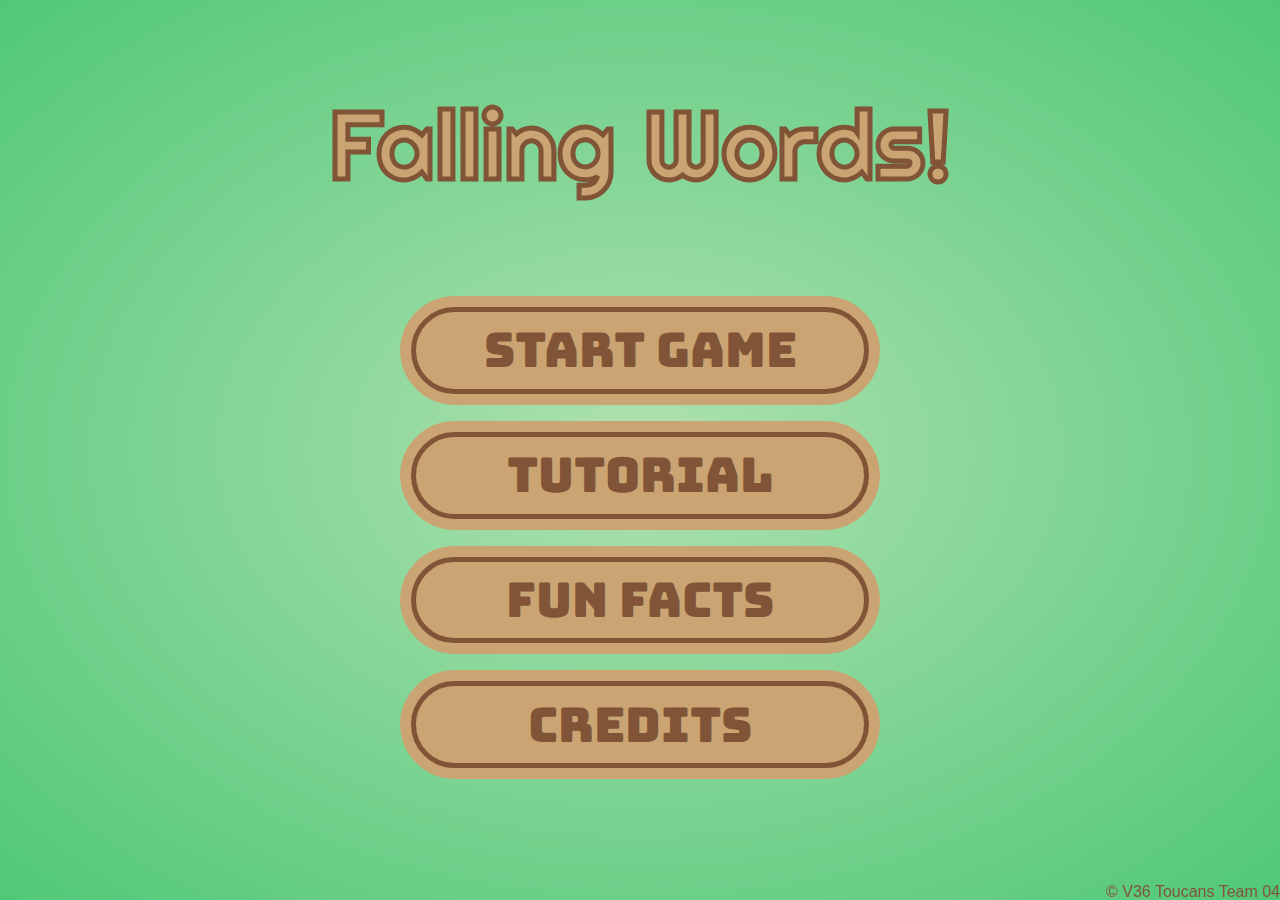
==== index.html @ 26a5d6e3 "Removed unused CSS file from index.html" ====
<!DOCTYPE html>
<html lang="en">
<head>
	<meta charset="UTF-8">
	<meta name="viewport" content="width=device-width, initial-scale=1.0">
	<meta http-equiv="X-UA-Compatible" content="ie=edge">

	<title>Falling Words!</title>

	<link rel="stylesheet" href="assets/common/css/reset.css">
	<link rel="stylesheet" href="assets/common/css/index.css">
</head>
<body id="ambient">
	<header>Falling Words!</header>
	<main>
		<ul>
			<li><div class="menu-item" data-href="game.html">Start Game</div></li>
			<li><div class="menu-item" data-href="tutorial.html">Tutorial</div></li>
			<li><div class="menu-item" data-href="trivia.html">Fun Facts</div></li>
			<li><div class="menu-item" data-href="credits.html">Credits</div></li>
		</ul>
	</main>
	<footer>
		<span>&copy; V36 Toucans Team 04</span>
	</footer>

	<script src="assets/lib/howler.js-2.2.3/js/howler.min.js"></script>
	<script src="assets/lib/jquery-3.6.0/js/jquery-3.6.0.min.js"></script>
	<script src="assets/common/js/index.js"></script>
</body>
</html>
---- assets/common/css/index.css ----
@import url('https://fonts.googleapis.com/css2?family=Bungee&family=Righteous&display=swap');

body {
    background: radial-gradient(#afe1af, #50c878);
    display: flex;
    flex-direction: column;
    align-items: center;
    height: 100vh;
}

header {
    font-size: 6em;
    font-family: 'Righteous', cursive;
    -webkit-text-fill-color: #caa472;
    -webkit-text-stroke: 5px #815438;
    -webkit-background-clip: text;
    background-clip: text;
    margin: 1em;
}

main ul {
    display: flex;
    flex-direction: column;
    align-items: center;
}

main ul li {
    margin: 0.5em;
    border: 1px solid #caa472;
    background-color: #caa472;
    border-radius: 100px;
}

.menu-item {
    font-family: 'Bungee', cursive;
    font-size: 3em;
    color: #815438;
    width: 400px;
    text-align: center;
    border: 5px #815438 solid;
    border-radius: 100px;
    padding: 0.3em 0.5em;
    margin: 10px;
}

.menu-item:hover {
    border: 5px white solid;
    color: white;
}

footer {
    font-family: Arial;
    bottom: 0;
    position: fixed;
    color: #815438;
    align-self: flex-end;
}

.animate-slidein-right {
    animation-duration: 1s;
    animation-name: slidein-right;
}

@keyframes slidein-right {
    from {
        position: relative;
        left: -1600px;
    }

    to {
        position: relative;
        left: 0px;
    }
}

.animate-slidein-left {
    animation-duration: 1s;
    animation-name: slidein-left;
}

@keyframes slidein-left {
    from {
        position: relative;
        right: -1600px;
    }

    to {
        position: relative;
        right: 0px;
    }
}

.animate-slideout-left {
    animation-duration: 1s;
    animation-name: slideout-left;
}

@keyframes slideout-left {
    from {
        position: relative;
        left: 0px;
    }

    to {
        position: relative;
        left: -1600px;
    }
}

.animate-slideout-right {
    animation-duration: 1s;
    animation-name: slideout-right;
}

@keyframes slideout-right {
    from {
        position: relative;
        right: 0px;
    }

    to {
        position: relative;
        right: -1600px;
    }
}
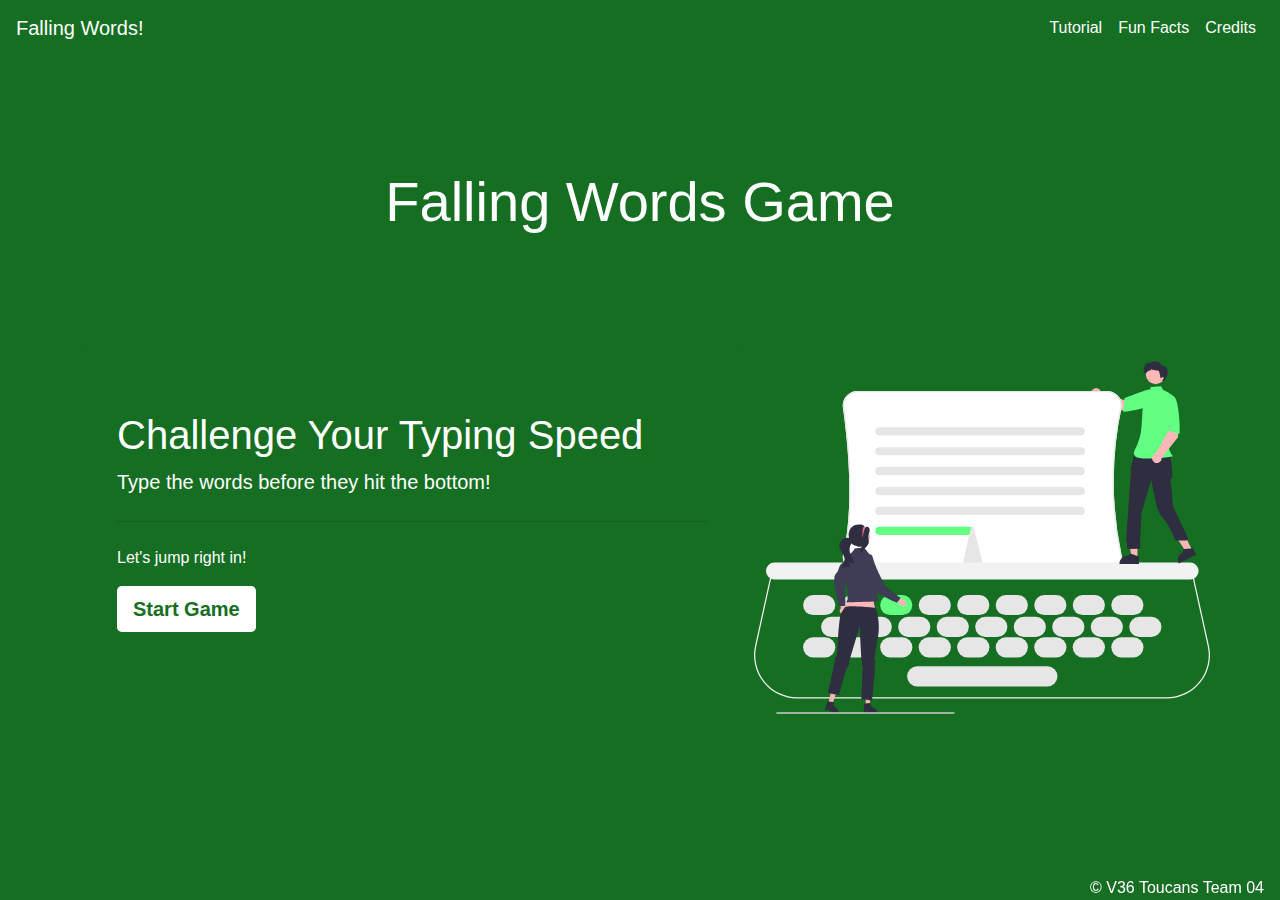
==== commit fabed7dd: "Redesign the landing page and add missing files for Bootstrap" ====
--- a/index.html
+++ b/index.html
@@ -5,27 +5,53 @@
 	<meta name="viewport" content="width=device-width, initial-scale=1.0">
 	<meta http-equiv="X-UA-Compatible" content="ie=edge">
 
-	<title>Falling Words!</title>
+	<title>Falling Words Game</title>
 
 	<link rel="stylesheet" href="assets/common/css/reset.css">
+	<link rel="stylesheet" href="assets/lib/animate.css-4.1.1/css/animate.min.css">
+	<link rel="stylesheet" href="assets/lib/bootstrap-4.6.1/css/bootstrap.min.css">
 	<link rel="stylesheet" href="assets/common/css/index.css">
 </head>
-<body id="ambient">
-	<header>Falling Words!</header>
-	<main>
-		<ul>
-			<li><div class="menu-item" data-href="game.html">Start Game</div></li>
-			<li><div class="menu-item" data-href="tutorial.html">Tutorial</div></li>
-			<li><div class="menu-item" data-href="trivia.html">Fun Facts</div></li>
-			<li><div class="menu-item" data-href="credits.html">Credits</div></li>
-		</ul>
+<body>
+	<nav class="navbar navbar-expand-lg navbar-dark">
+		<a class="navbar-brand" href="https://github.com/chingu-voyages/v36-toucans-team-04">Falling Words!</a>
+		<button class="navbar-toggler" type="button" data-toggle="collapse" data-target="#navbarNav"
+			aria-controls="navbarNav" aria-expanded="false" aria-label="Toggle navigation">
+			<span class="navbar-toggler-icon"></span>
+		</button>
+		<div class="collapse navbar-collapse justify-content-end" id="navbarNav">
+			<ul class="navbar-nav">
+				<li class="nav-item">
+					<a class="nav-link" href="tutorial.html">Tutorial</a>
+				</li>
+				<li class="nav-item">
+					<a class="nav-link" href="trivia.html">Fun Facts</a>
+				</li>
+				<li class="nav-item">
+					<a class="nav-link" href="credits.html">Credits</a>
+				</li>
+			</ul>
+		</div>
+	</nav>
+	<main class="container">
+		<h1 id="header" class="display-4">Falling Words Game</h1>
+		<div class="row">
+			<div class="col">
+				<div class="jumbotron">
+					<h1>Challenge Your Typing Speed</h1>
+					<p class="lead">Type the words before they hit the bottom!</p>
+					<hr class="my-4">
+					<p>Let's jump right in!</p>
+					<a class="btn btn-primary btn-lg" href="game.html" role="button">Start Game</a>
+				</div>
+			</div>
+			<img src="assets/images/undraw_typewriter.svg" class="img-fluid" alt="Typewriter Image">
+		</div>
 	</main>
-	<footer>
-		<span>&copy; V36 Toucans Team 04</span>
-	</footer>
+	<footer>&copy; V36 Toucans Team 04</footer>
 
-	<script src="assets/lib/howler.js-2.2.3/js/howler.min.js"></script>
 	<script src="assets/lib/jquery-3.6.0/js/jquery-3.6.0.min.js"></script>
+	<script src="assets/lib/bootstrap-4.6.1/js/bootstrap.bundle.min.js"></script>
 	<script src="assets/common/js/index.js"></script>
 </body>
 </html>--- a/assets/common/css/index.css
+++ b/assets/common/css/index.css
@@ -1,125 +1,63 @@
-@import url('https://fonts.googleapis.com/css2?family=Bungee&family=Righteous&display=swap');
+:root {
+	--main-backgroundColor: rgb(21, 110, 34);
+	--main-textColor: white;
+}
 
 body {
-    background: radial-gradient(#afe1af, #50c878);
-    display: flex;
-    flex-direction: column;
-    align-items: center;
-    height: 100vh;
+	background-color: var(--main-backgroundColor);
+	color: var(--main-textColor);
 }
 
-header {
-    font-size: 6em;
-    font-family: 'Righteous', cursive;
-    -webkit-text-fill-color: #caa472;
-    -webkit-text-stroke: 5px #815438;
-    -webkit-background-clip: text;
-    background-clip: text;
-    margin: 1em;
+nav {
+	background-color: var(--main-backgroundColor);
 }
 
-main ul {
-    display: flex;
-    flex-direction: column;
-    align-items: center;
+.navbar-brand, .nav-link {
+	color: var(--main-textColor) !important;
 }
 
-main ul li {
-    margin: 0.5em;
-    border: 1px solid #caa472;
-    background-color: #caa472;
-    border-radius: 100px;
+.nav-link:hover {
+	font-weight: bold;
 }
 
-.menu-item {
-    font-family: 'Bungee', cursive;
-    font-size: 3em;
-    color: #815438;
-    width: 400px;
-    text-align: center;
-    border: 5px #815438 solid;
-    border-radius: 100px;
-    padding: 0.3em 0.5em;
-    margin: 10px;
+#header {
+	text-align: center;
+	margin: 2em 0;
 }
 
-.menu-item:hover {
-    border: 5px white solid;
-    color: white;
+.jumbotron {
+	background: var(--main-backgroundColor);
+}
+
+.jumbotron .btn {
+	background: white;
+	color: var(--main-backgroundColor);
+	border: none;
+	font-weight: bold;
+}
+
+.jumbotron .btn:hover {
+	background: rgb(52, 101, 235);
+	color: white;
+}
+
+img {
+	width: 40%;
+	height: 40%;
 }
 
 footer {
-    font-family: Arial;
-    bottom: 0;
-    position: fixed;
-    color: #815438;
-    align-self: flex-end;
+	position: fixed;
+	bottom: 0;
+	right: 1em;
 }
 
-.animate-slidein-right {
-    animation-duration: 1s;
-    animation-name: slidein-right;
-}
+@media screen and (max-width: 900px) {
+	img {
+		display: none;
+	}
 
-@keyframes slidein-right {
-    from {
-        position: relative;
-        left: -1600px;
-    }
-
-    to {
-        position: relative;
-        left: 0px;
-    }
-}
-
-.animate-slidein-left {
-    animation-duration: 1s;
-    animation-name: slidein-left;
-}
-
-@keyframes slidein-left {
-    from {
-        position: relative;
-        right: -1600px;
-    }
-
-    to {
-        position: relative;
-        right: 0px;
-    }
-}
-
-.animate-slideout-left {
-    animation-duration: 1s;
-    animation-name: slideout-left;
-}
-
-@keyframes slideout-left {
-    from {
-        position: relative;
-        left: 0px;
-    }
-
-    to {
-        position: relative;
-        left: -1600px;
-    }
-}
-
-.animate-slideout-right {
-    animation-duration: 1s;
-    animation-name: slideout-right;
-}
-
-@keyframes slideout-right {
-    from {
-        position: relative;
-        right: 0px;
-    }
-
-    to {
-        position: relative;
-        right: -1600px;
-    }
+	#header {
+		margin: 1em 0;
+	}
 }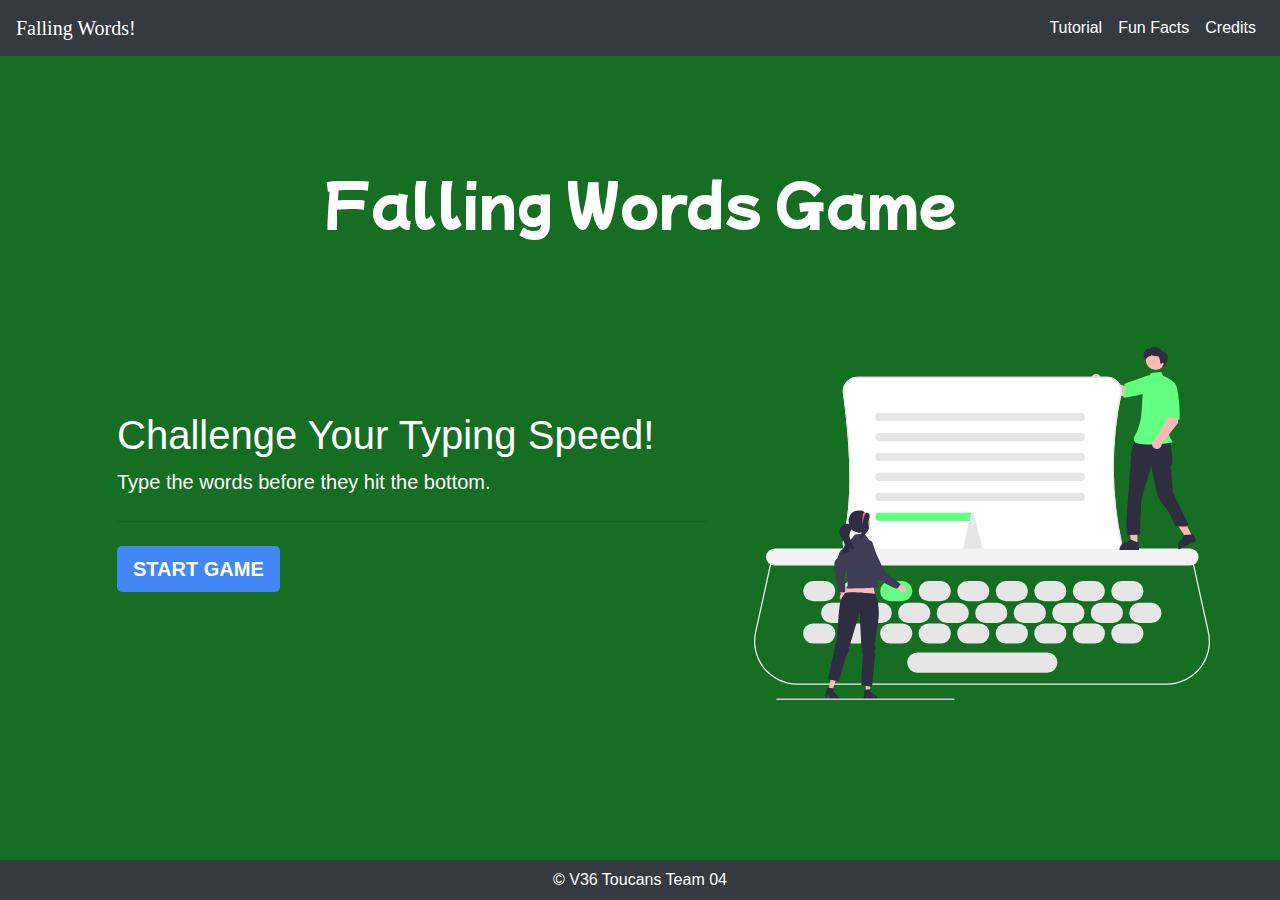
==== commit 9bd0f169: "Work on fonts, add some animation, and remove unneeded elements" ====
--- a/index.html
+++ b/index.html
@@ -13,7 +13,7 @@
 	<link rel="stylesheet" href="assets/common/css/index.css">
 </head>
 <body>
-	<nav class="navbar navbar-expand-lg navbar-dark">
+	<nav class="navbar navbar-expand-lg navbar-dark bg-dark">
 		<a class="navbar-brand" href="https://github.com/chingu-voyages/v36-toucans-team-04">Falling Words!</a>
 		<button class="navbar-toggler" type="button" data-toggle="collapse" data-target="#navbarNav"
 			aria-controls="navbarNav" aria-expanded="false" aria-label="Toggle navigation">
@@ -38,17 +38,16 @@
 		<div class="row">
 			<div class="col">
 				<div class="jumbotron">
-					<h1>Challenge Your Typing Speed</h1>
-					<p class="lead">Type the words before they hit the bottom!</p>
+					<h1>Challenge Your Typing Speed!</h1>
+					<p class="lead">Type the words before they hit the bottom.</p>
 					<hr class="my-4">
-					<p>Let's jump right in!</p>
 					<a class="btn btn-primary btn-lg" href="game.html" role="button">Start Game</a>
 				</div>
 			</div>
 			<img src="assets/images/undraw_typewriter.svg" class="img-fluid" alt="Typewriter Image">
 		</div>
 	</main>
-	<footer>&copy; V36 Toucans Team 04</footer>
+	<footer class="bg-dark">&copy; V36 Toucans Team 04</footer>
 
 	<script src="assets/lib/jquery-3.6.0/js/jquery-3.6.0.min.js"></script>
 	<script src="assets/lib/bootstrap-4.6.1/js/bootstrap.bundle.min.js"></script>
--- a/assets/common/css/index.css
+++ b/assets/common/css/index.css
@@ -1,3 +1,5 @@
+@import url('https://fonts.googleapis.com/css2?family=Mochiy+Pop+P+One&family=Permanent+Marker&display=swap');
+
 :root {
 	--main-backgroundColor: rgb(21, 110, 34);
 	--main-textColor: white;
@@ -8,8 +10,8 @@
 	color: var(--main-textColor);
 }
 
-nav {
-	background-color: var(--main-backgroundColor);
+.navbar-brand {
+	font-family: 'Permanent Marker', cursive;
 }
 
 .navbar-brand, .nav-link {
@@ -21,6 +23,7 @@
 }
 
 #header {
+	font-family: 'Mochiy Pop P One', sans-serif;
 	text-align: center;
 	margin: 2em 0;
 }
@@ -30,15 +33,14 @@
 }
 
 .jumbotron .btn {
-	background: white;
-	color: var(--main-backgroundColor);
+	background: rgb(66, 135, 245);
 	border: none;
+	text-transform: uppercase;
 	font-weight: bold;
 }
 
 .jumbotron .btn:hover {
-	background: rgb(52, 101, 235);
-	color: white;
+	background: #008CBA;
 }
 
 img {
@@ -47,9 +49,11 @@
 }
 
 footer {
+	width: 100%;
 	position: fixed;
 	bottom: 0;
-	right: 1em;
+	text-align: center;
+	padding: 0.5em;
 }
 
 @media screen and (max-width: 900px) {
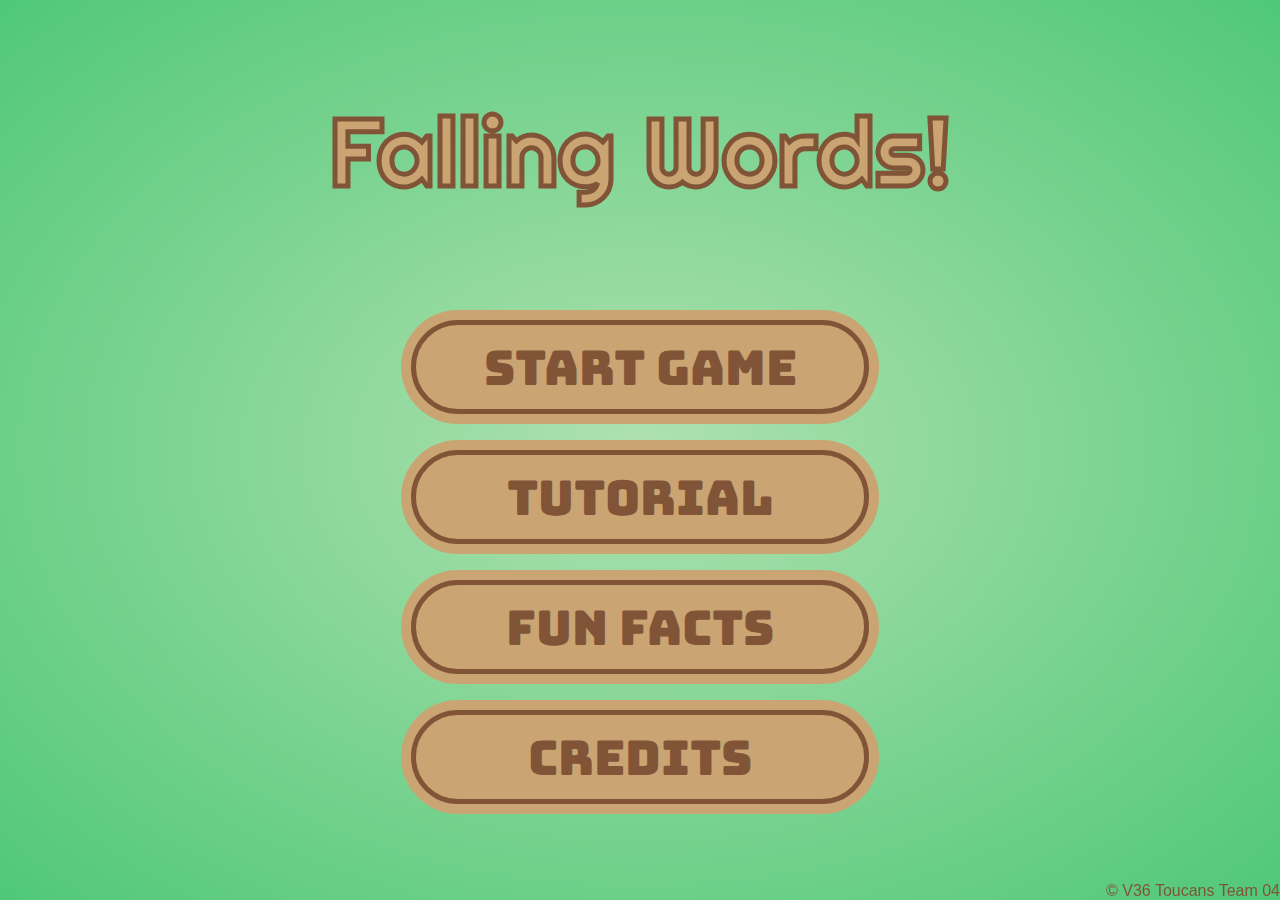
==== commit bd1f6b57: "Revert "Redesign the landing page and add missing files for Bootstrap"" ====
--- a/index.html
+++ b/index.html
@@ -5,52 +5,28 @@
 	<meta name="viewport" content="width=device-width, initial-scale=1.0">
 	<meta http-equiv="X-UA-Compatible" content="ie=edge">
 
-	<title>Falling Words Game</title>
+	<title>Falling Words!</title>
 
 	<link rel="stylesheet" href="assets/common/css/reset.css">
 	<link rel="stylesheet" href="assets/lib/animate.css-4.1.1/css/animate.min.css">
-	<link rel="stylesheet" href="assets/lib/bootstrap-4.6.1/css/bootstrap.min.css">
 	<link rel="stylesheet" href="assets/common/css/index.css">
 </head>
 <body>
-	<nav class="navbar navbar-expand-lg navbar-dark bg-dark">
-		<a class="navbar-brand" href="https://github.com/chingu-voyages/v36-toucans-team-04">Falling Words!</a>
-		<button class="navbar-toggler" type="button" data-toggle="collapse" data-target="#navbarNav"
-			aria-controls="navbarNav" aria-expanded="false" aria-label="Toggle navigation">
-			<span class="navbar-toggler-icon"></span>
-		</button>
-		<div class="collapse navbar-collapse justify-content-end" id="navbarNav">
-			<ul class="navbar-nav">
-				<li class="nav-item">
-					<a class="nav-link" href="tutorial.html">Tutorial</a>
-				</li>
-				<li class="nav-item">
-					<a class="nav-link" href="trivia.html">Fun Facts</a>
-				</li>
-				<li class="nav-item">
-					<a class="nav-link" href="credits.html">Credits</a>
-				</li>
-			</ul>
-		</div>
-	</nav>
-	<main class="container">
-		<h1 id="header" class="display-4">Falling Words Game</h1>
-		<div class="row">
-			<div class="col">
-				<div class="jumbotron">
-					<h1>Challenge Your Typing Speed!</h1>
-					<p class="lead">Type the words before they hit the bottom.</p>
-					<hr class="my-4">
-					<a class="btn btn-primary btn-lg" href="game.html" role="button">Start Game</a>
-				</div>
-			</div>
-			<img src="assets/images/undraw_typewriter.svg" class="img-fluid" alt="Typewriter Image">
-		</div>
+	<header>Falling Words!</header>
+	<main>
+		<ul>
+			<li><div class="menu-item" data-href="game.html">Start Game</div></li>
+			<li><div class="menu-item" data-href="tutorial.html">Tutorial</div></li>
+			<li><div class="menu-item" data-href="trivia.html">Fun Facts</div></li>
+			<li><div class="menu-item" data-href="credits.html">Credits</div></li>
+		</ul>
 	</main>
-	<footer class="bg-dark">&copy; V36 Toucans Team 04</footer>
+	<footer>
+		<span>&copy; V36 Toucans Team 04</span>
+	</footer>
 
+	<script src="assets/lib/howler.js-2.2.3/js/howler.min.js"></script>
 	<script src="assets/lib/jquery-3.6.0/js/jquery-3.6.0.min.js"></script>
-	<script src="assets/lib/bootstrap-4.6.1/js/bootstrap.bundle.min.js"></script>
 	<script src="assets/common/js/index.js"></script>
 </body>
 </html>--- a/assets/common/css/index.css
+++ b/assets/common/css/index.css
@@ -1,67 +1,64 @@
-@import url('https://fonts.googleapis.com/css2?family=Mochiy+Pop+P+One&family=Permanent+Marker&display=swap');
+@import url('https://fonts.googleapis.com/css2?family=Bungee&family=Righteous&display=swap');
 
 :root {
-	--main-backgroundColor: rgb(21, 110, 34);
-	--main-textColor: white;
+    --dark-wood-color: #815438;
+    --light-wood-color: #caa472;
 }
 
 body {
-	background-color: var(--main-backgroundColor);
-	color: var(--main-textColor);
+    background: radial-gradient(#afe1af, #50c878);
+    display: flex;
+    flex-direction: column;
+    align-items: center;
+    height: 100vh;
 }
 
-.navbar-brand {
-	font-family: 'Permanent Marker', cursive;
+header {
+    font-size: 6em;
+    font-family: 'Righteous', cursive;
+    -webkit-text-fill-color: var(--light-wood-color);
+    -webkit-text-stroke: 5px var(--dark-wood-color);
+    -webkit-background-clip: text;
+    background-clip: text;
+    margin: 1em;
 }
 
-.navbar-brand, .nav-link {
-	color: var(--main-textColor) !important;
+main ul {
+    display: flex;
+    flex-direction: column;
+    align-items: center;
+    padding: 0;
+    margin: 0;
 }
 
-.nav-link:hover {
-	font-weight: bold;
+main ul li {
+    margin: 0.5em;
+    background-color: var(--light-wood-color);
+    border-radius: 100px;
+    list-style-type: none;
 }
 
-#header {
-	font-family: 'Mochiy Pop P One', sans-serif;
-	text-align: center;
-	margin: 2em 0;
+.menu-item {
+    font-family: 'Bungee', cursive;
+    font-size: 3em;
+    color: var(--dark-wood-color);
+    width: 400px;
+    text-align: center;
+    border: 5px var(--dark-wood-color) solid;
+    border-radius: 100px;
+    padding: 0.3em 0.5em;
+    margin: 10px;
 }
 
-.jumbotron {
-	background: var(--main-backgroundColor);
-}
-
-.jumbotron .btn {
-	background: rgb(66, 135, 245);
-	border: none;
-	text-transform: uppercase;
-	font-weight: bold;
-}
-
-.jumbotron .btn:hover {
-	background: #008CBA;
-}
-
-img {
-	width: 40%;
-	height: 40%;
+.menu-item:hover {
+    border: 5px white solid;
+    color: white;
 }
 
 footer {
-	width: 100%;
-	position: fixed;
-	bottom: 0;
-	text-align: center;
-	padding: 0.5em;
-}
-
-@media screen and (max-width: 900px) {
-	img {
-		display: none;
-	}
-
-	#header {
-		margin: 1em 0;
-	}
+    font-family: Arial;
+    bottom: 0;
+    position: fixed;
+    color: var(--dark-wood-color);
+    align-self: flex-end;
 }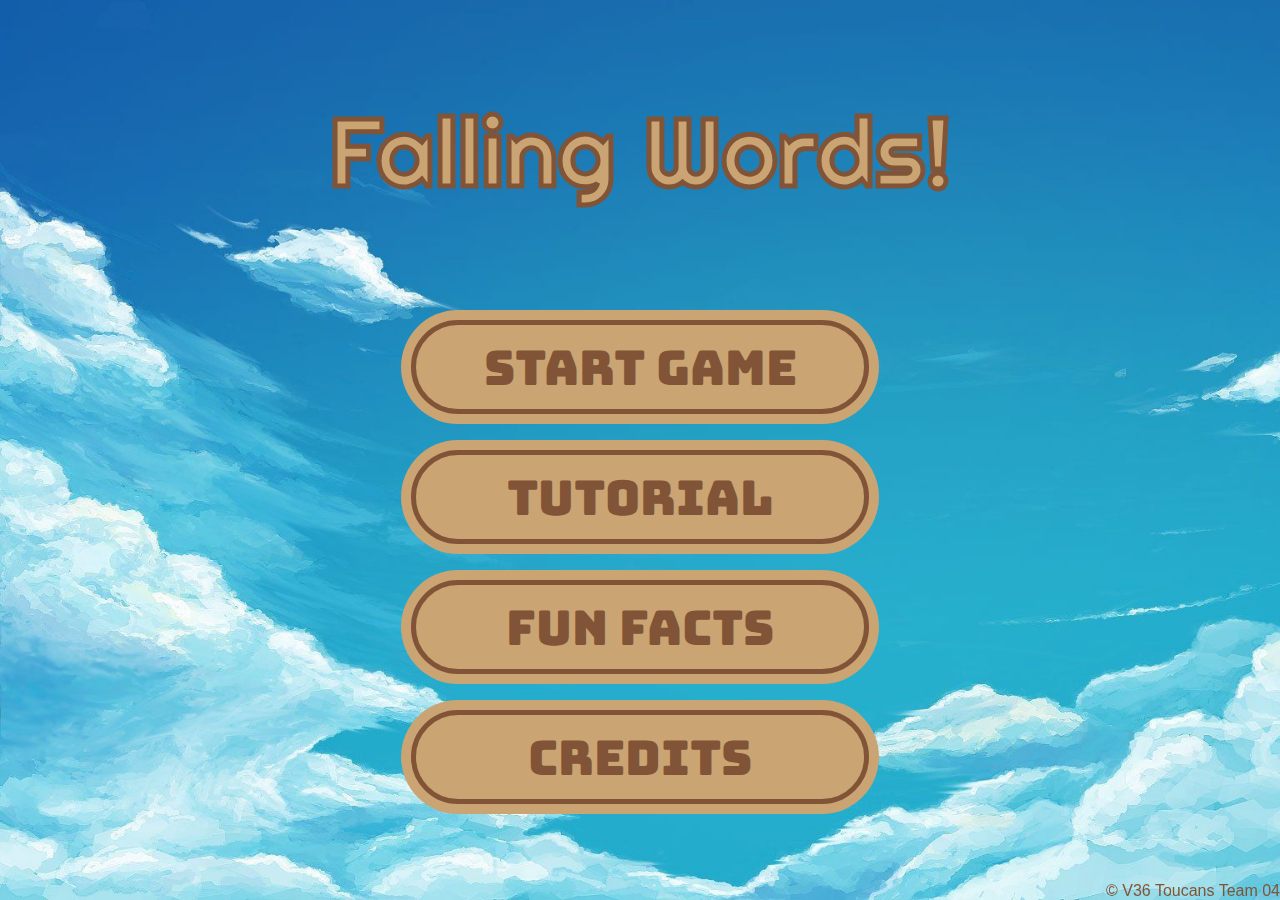
==== commit 3a74d9ad: "Attempt to fix the indentation in some files" ====
--- a/index.html
+++ b/index.html
@@ -1,32 +1,32 @@
 <!DOCTYPE html>
 <html lang="en">
 <head>
-	<meta charset="UTF-8">
-	<meta name="viewport" content="width=device-width, initial-scale=1.0">
-	<meta http-equiv="X-UA-Compatible" content="ie=edge">
+    <meta charset="UTF-8">
+    <meta name="viewport" content="width=device-width, initial-scale=1.0">
+    <meta http-equiv="X-UA-Compatible" content="ie=edge">
 
-	<title>Falling Words!</title>
+    <title>Falling Words!</title>
 
-	<link rel="stylesheet" href="assets/common/css/reset.css">
-	<link rel="stylesheet" href="assets/lib/animate.css-4.1.1/css/animate.min.css">
-	<link rel="stylesheet" href="assets/common/css/index.css">
+    <link rel="stylesheet" href="assets/common/css/reset.css">
+    <link rel="stylesheet" href="assets/lib/animate.css-4.1.1/css/animate.min.css">
+    <link rel="stylesheet" href="assets/common/css/index.css">
 </head>
 <body>
-	<header>Falling Words!</header>
-	<main>
-		<ul>
-			<li><div class="menu-item" data-href="game.html">Start Game</div></li>
-			<li><div class="menu-item" data-href="tutorial.html">Tutorial</div></li>
-			<li><div class="menu-item" data-href="trivia.html">Fun Facts</div></li>
-			<li><div class="menu-item" data-href="credits.html">Credits</div></li>
-		</ul>
-	</main>
-	<footer>
-		<span>&copy; V36 Toucans Team 04</span>
-	</footer>
+    <header>Falling Words!</header>
+    <main>
+        <ul>
+            <li><div class="menu-item" data-href="game.html">Start Game</div></li>
+            <li><div class="menu-item" data-href="tutorial.html">Tutorial</div></li>
+            <li><div class="menu-item" data-href="trivia.html">Fun Facts</div></li>
+            <li><div class="menu-item" data-href="credits.html">Credits</div></li>
+        </ul>
+    </main>
+    <footer>
+        <span>&copy; V36 Toucans Team 04</span>
+    </footer>
 
-	<script src="assets/lib/howler.js-2.2.3/js/howler.min.js"></script>
-	<script src="assets/lib/jquery-3.6.0/js/jquery-3.6.0.min.js"></script>
-	<script src="assets/common/js/index.js"></script>
+    <script src="assets/lib/howler.js-2.2.3/js/howler.min.js"></script>
+    <script src="assets/lib/jquery-3.6.0/js/jquery-3.6.0.min.js"></script>
+    <script src="assets/common/js/index.js"></script>
 </body>
 </html>--- a/assets/common/css/index.css
+++ b/assets/common/css/index.css
@@ -6,7 +6,10 @@
 }
 
 body {
-    background: radial-gradient(#afe1af, #50c878);
+    background-image: url("../../images/background.jpg");
+    background-repeat: no-repeat;
+    background-size: cover;
+    
     display: flex;
     flex-direction: column;
     align-items: center;
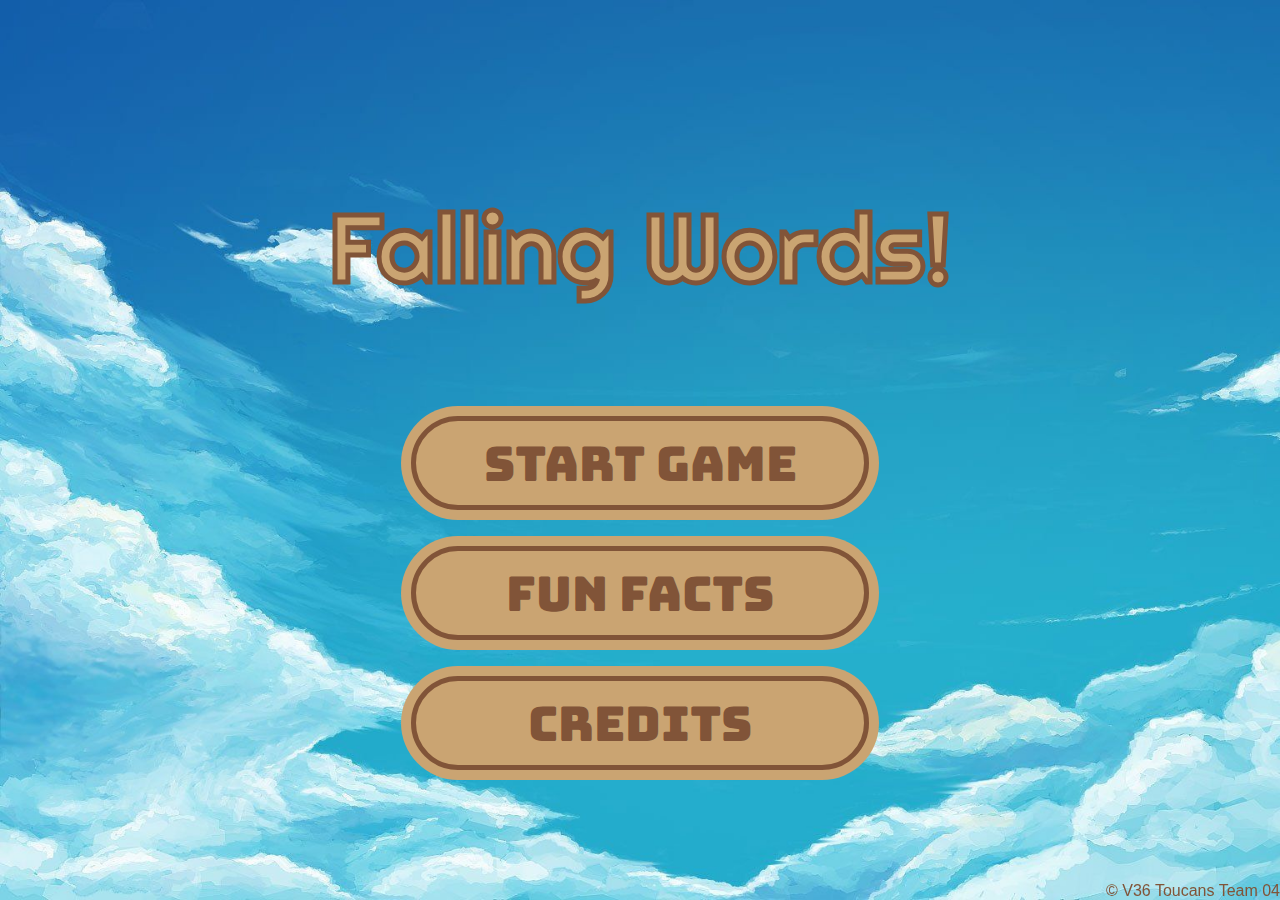
==== commit c40cff4e: "Update menu items" ====
--- a/index.html
+++ b/index.html
@@ -15,8 +15,7 @@
     <header>Falling Words!</header>
     <main>
         <ul>
-            <li><div class="menu-item" data-href="game.html">Start Game</div></li>
-            <li><div class="menu-item" data-href="tutorial.html">Tutorial</div></li>
+            <li><div class="menu-item" data-href="tutorial.html">Start Game</div></li>
             <li><div class="menu-item" data-href="trivia.html">Fun Facts</div></li>
             <li><div class="menu-item" data-href="credits.html">Credits</div></li>
         </ul>
--- a/assets/common/css/index.css
+++ b/assets/common/css/index.css
@@ -23,7 +23,8 @@
     -webkit-text-stroke: 5px var(--dark-wood-color);
     -webkit-background-clip: text;
     background-clip: text;
-    margin: 1em;
+    padding: 1em;
+    margin-top: 1em;
 }
 
 main ul {
